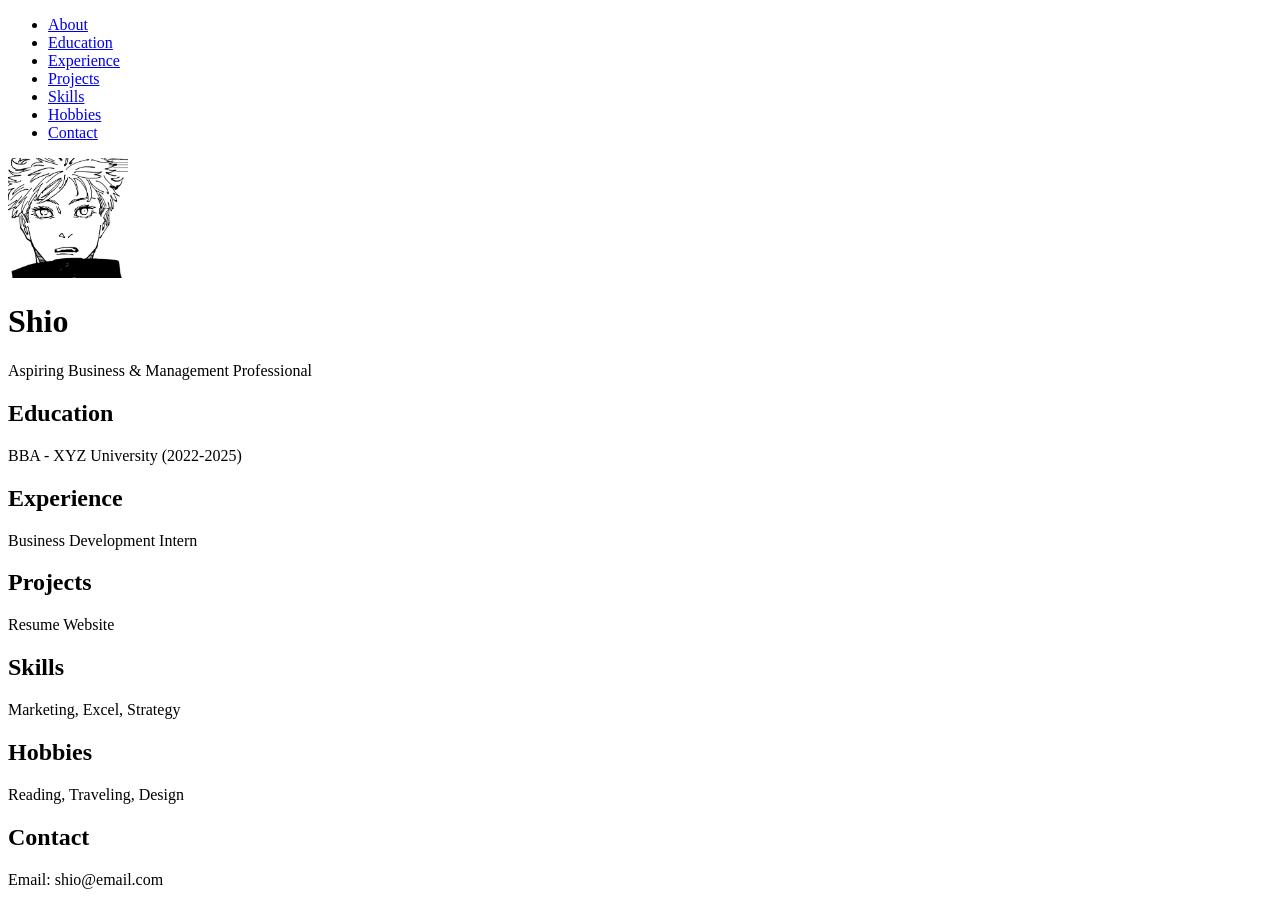
==== index.html @ ffa3467a "Add files via upload" ====
<!DOCTYPE html>
<html lang="en">
<head>
  <meta charset="UTF-8" />
  <meta name="viewport" content="width=device-width, initial-scale=1.0"/>
  <title>Shio | Resume</title>
</head>
<body>

<nav>
  <ul>
    <li><a href="#about">About</a></li>
    <li><a href="#education">Education</a></li>
    <li><a href="#experience">Experience</a></li>
    <li><a href="#projects">Projects</a></li>
    <li><a href="#skills">Skills</a></li>
    <li><a href="#hobbies">Hobbies</a></li>
    <li><a href="#contact">Contact</a></li>
  </ul>
</nav>

<header id="about">
  <img src="IMG_9618.jpeg" alt="Photo of Shio" width="120" height="120" />
  <h1>Shio</h1>
  <p>Aspiring Business & Management Professional</p>
</header>

<section id="education">
  <h2>Education</h2>
  <p>BBA - XYZ University (2022-2025)</p>
</section>

<section id="experience">
  <h2>Experience</h2>
  <p>Business Development Intern</p>
</section>

<section id="projects">
  <h2>Projects</h2>
  <p>Resume Website</p>
</section>

<section id="skills">
  <h2>Skills</h2>
  <p>Marketing, Excel, Strategy</p>
</section>

<section id="hobbies">
  <h2>Hobbies</h2>
  <p>Reading, Traveling, Design</p>
</section>

<footer id="contact">
  <h2>Contact</h2>
  <p>Email: shio@email.com</p>
</footer>

</body>
</html>
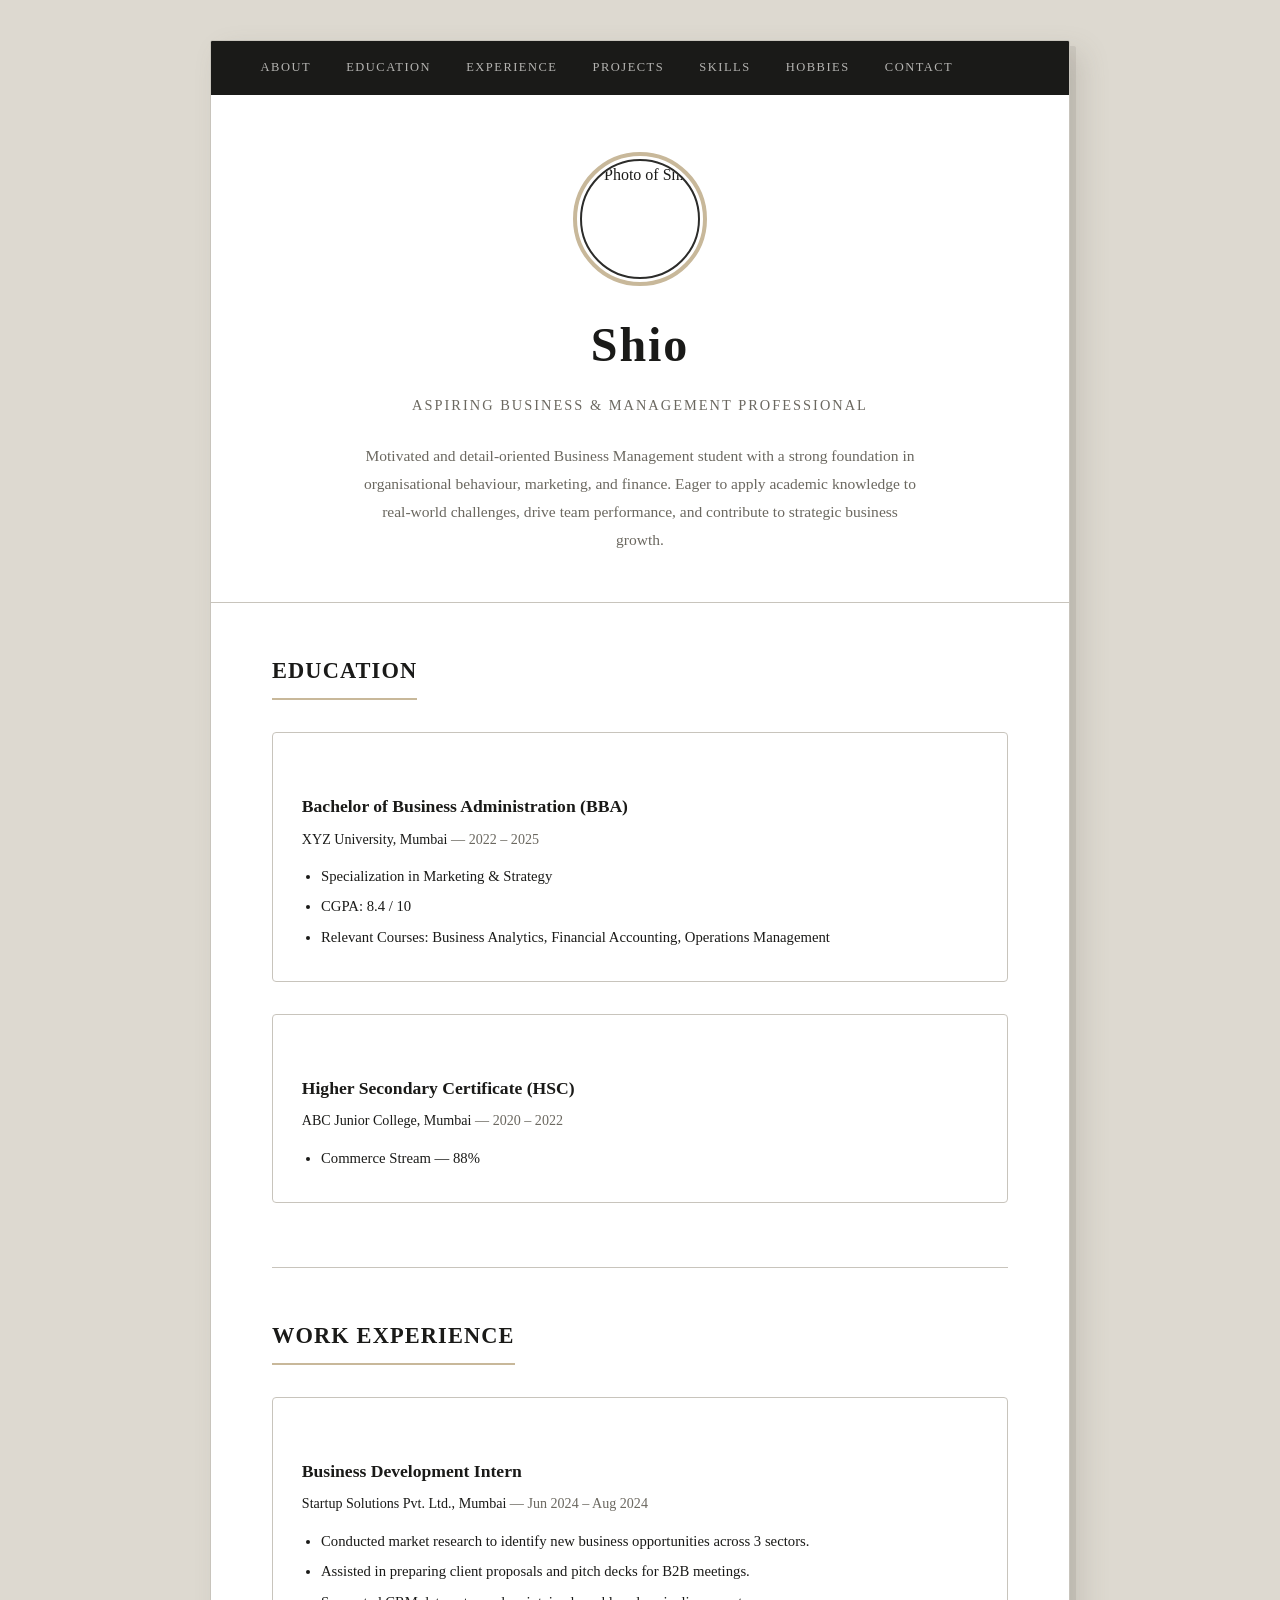
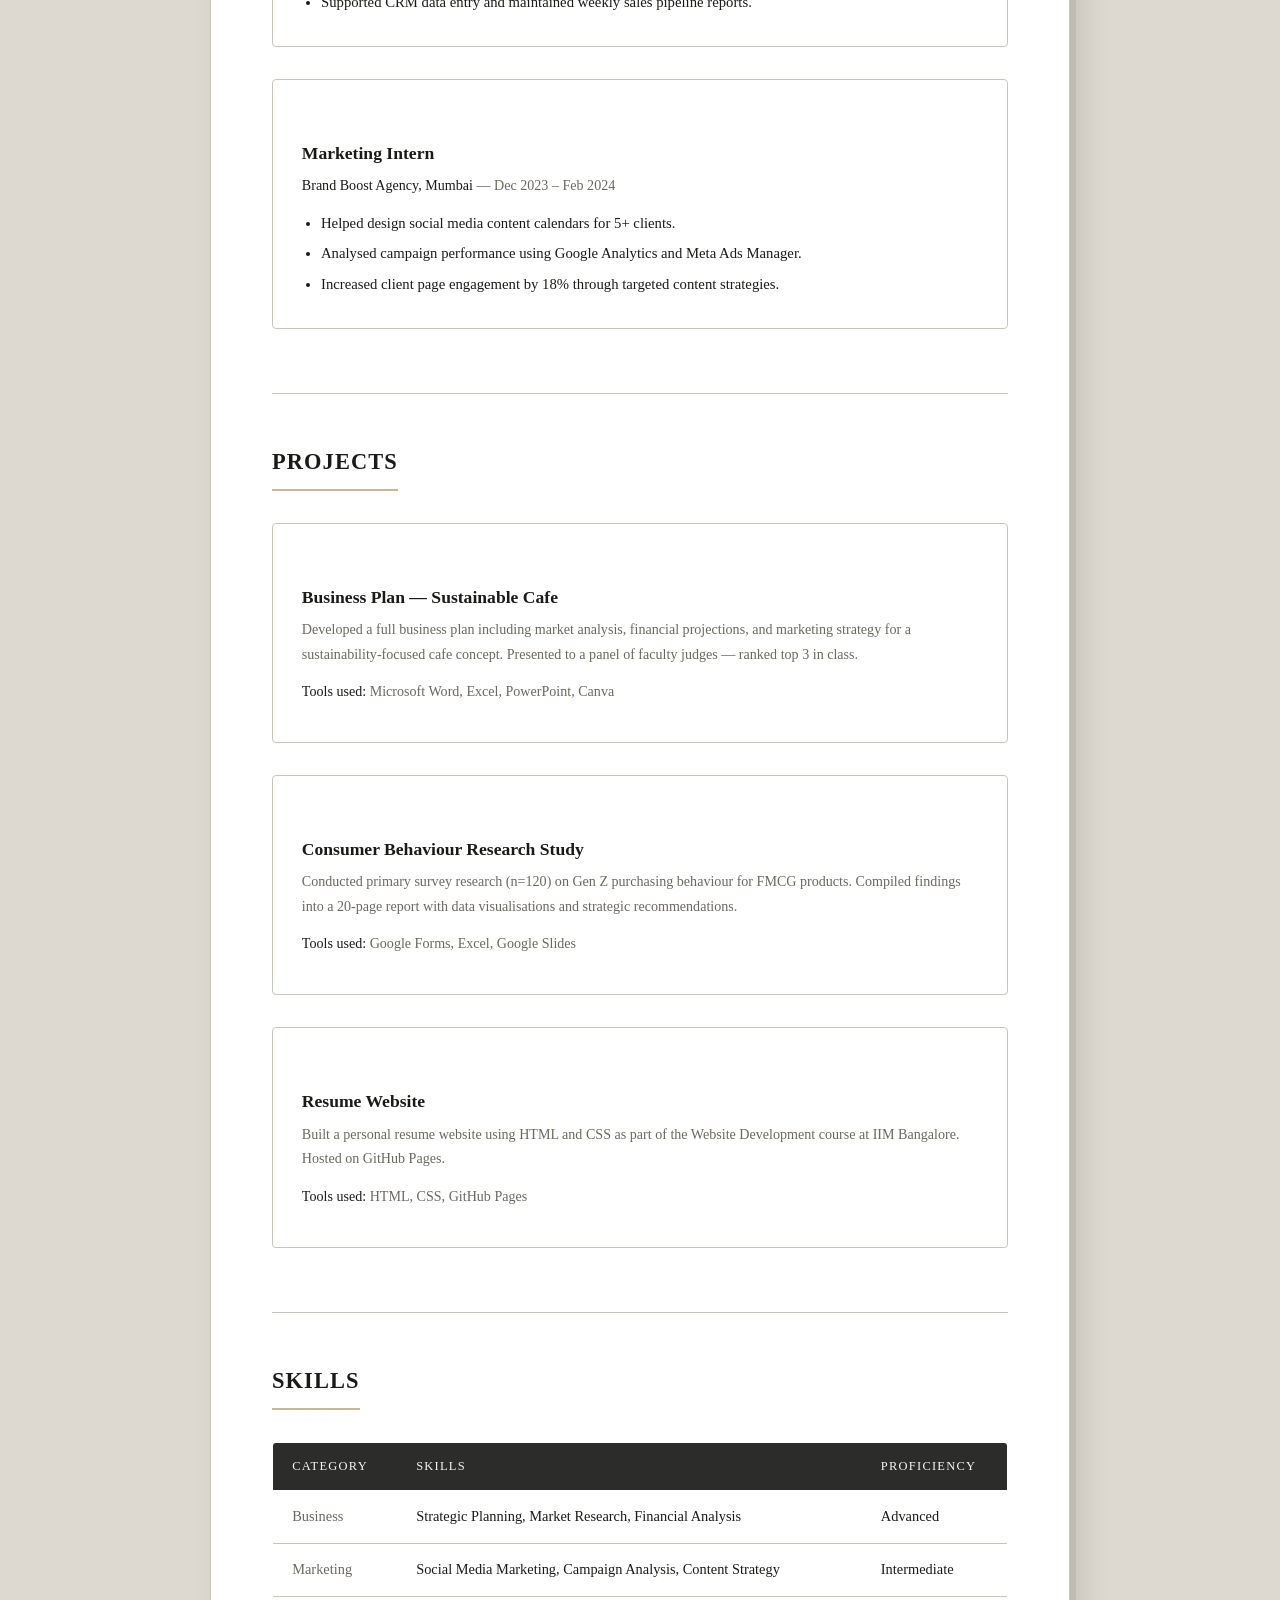
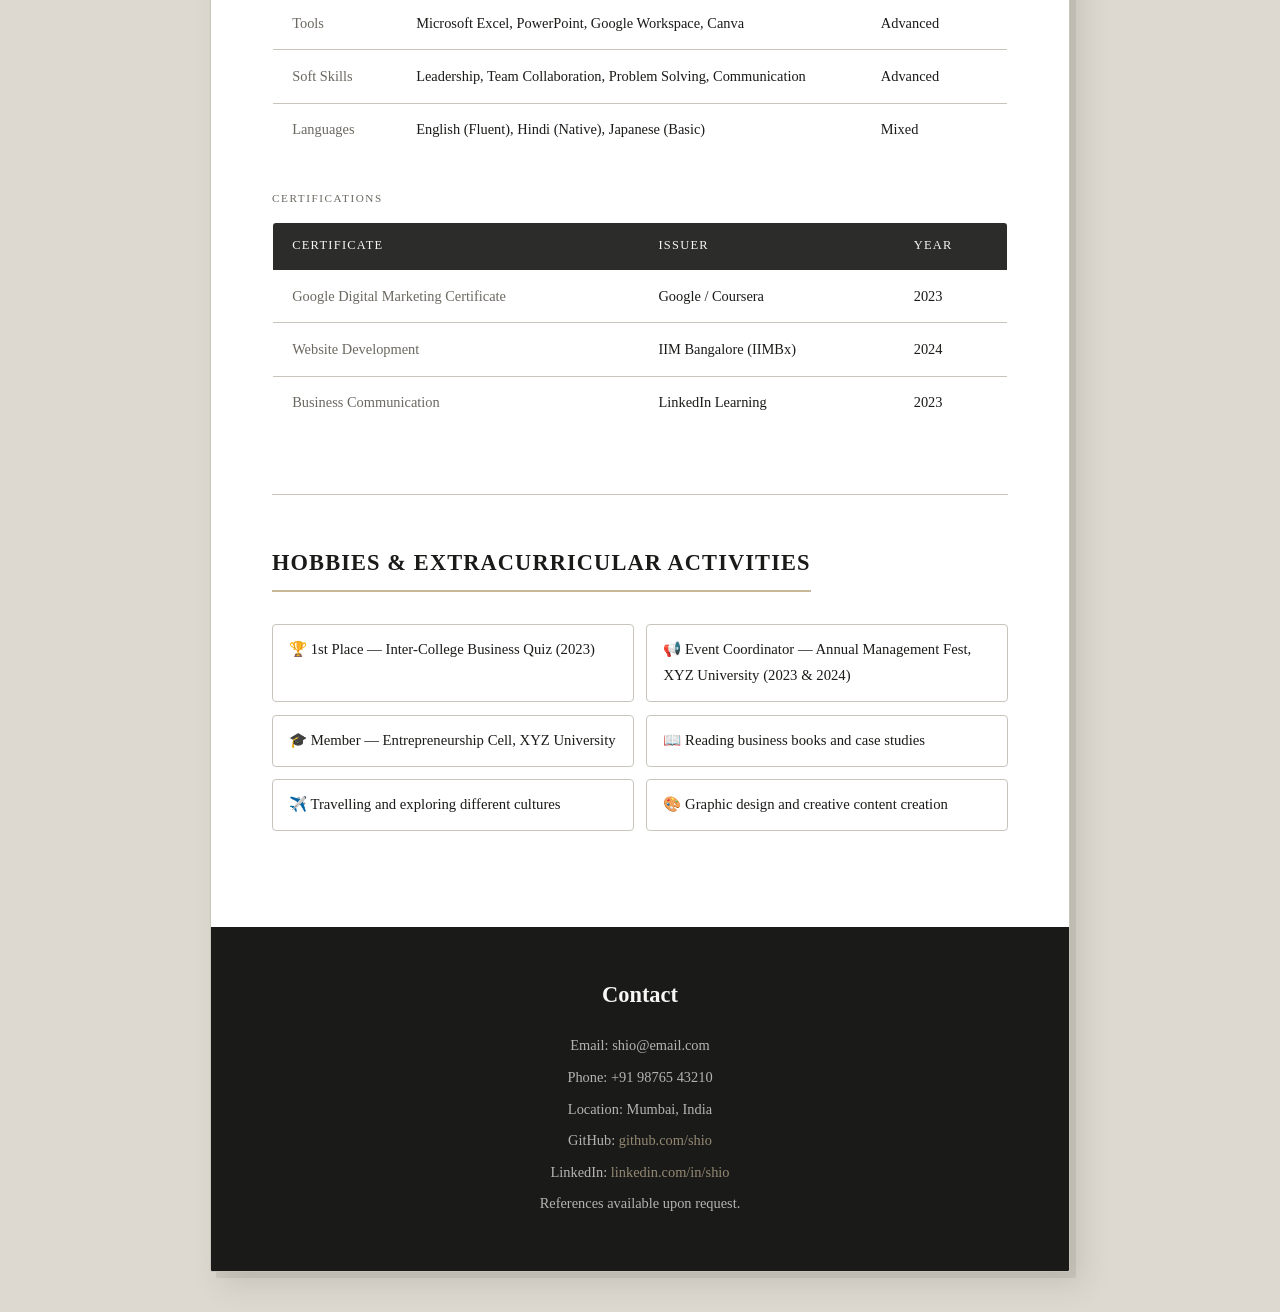
==== commit 572d6c03: "Add files via upload" ====
--- a/index.html
+++ b/index.html
@@ -4,56 +4,211 @@
   <meta charset="UTF-8" />
   <meta name="viewport" content="width=device-width, initial-scale=1.0"/>
   <title>Shio | Resume</title>
+  <link rel="stylesheet" href="style.css" />
 </head>
+
 <body>
 
-<nav>
-  <ul>
-    <li><a href="#about">About</a></li>
-    <li><a href="#education">Education</a></li>
-    <li><a href="#experience">Experience</a></li>
-    <li><a href="#projects">Projects</a></li>
-    <li><a href="#skills">Skills</a></li>
-    <li><a href="#hobbies">Hobbies</a></li>
-    <li><a href="#contact">Contact</a></li>
-  </ul>
-</nav>
-
-<header id="about">
-  <img src="IMG_9618.jpeg" alt="Photo of Shio" width="120" height="120" />
-  <h1>Shio</h1>
-  <p>Aspiring Business & Management Professional</p>
-</header>
-
-<section id="education">
-  <h2>Education</h2>
-  <p>BBA - XYZ University (2022-2025)</p>
-</section>
-
-<section id="experience">
-  <h2>Experience</h2>
-  <p>Business Development Intern</p>
-</section>
-
-<section id="projects">
-  <h2>Projects</h2>
-  <p>Resume Website</p>
-</section>
-
-<section id="skills">
-  <h2>Skills</h2>
-  <p>Marketing, Excel, Strategy</p>
-</section>
-
-<section id="hobbies">
-  <h2>Hobbies</h2>
-  <p>Reading, Traveling, Design</p>
-</section>
-
-<footer id="contact">
-  <h2>Contact</h2>
-  <p>Email: shio@email.com</p>
-</footer>
+  <div id="paper">
+
+    <nav>
+      <ul>
+        <li><a href="#about">About</a></li>
+        <li><a href="#education">Education</a></li>
+        <li><a href="#experience">Experience</a></li>
+        <li><a href="#projects">Projects</a></li>
+        <li><a href="#skills">Skills</a></li>
+        <li><a href="#hobbies">Hobbies</a></li>
+        <li><a href="#contact">Contact</a></li>
+      </ul>
+    </nav>
+
+    <header id="about">
+      <img src="photo.jpg" alt="Photo of Shio" />
+      <h1>Shio</h1>
+      <p class="tagline">Aspiring Business & Management Professional</p>
+      <p class="summary">
+        Motivated and detail-oriented Business Management student with a strong foundation in
+        organisational behaviour, marketing, and finance. Eager to apply academic knowledge to
+        real-world challenges, drive team performance, and contribute to strategic business growth.
+      </p>
+    </header>
+
+    <main>
+
+      <section id="education">
+        <h2>Education</h2>
+
+        <article>
+          <h3>Bachelor of Business Administration (BBA)</h3>
+          <p><strong>XYZ University, Mumbai</strong> — 2022 – 2025</p>
+          <ul>
+            <li>Specialization in Marketing & Strategy</li>
+            <li>CGPA: 8.4 / 10</li>
+            <li>Relevant Courses: Business Analytics, Financial Accounting, Operations Management</li>
+          </ul>
+        </article>
+
+        <article>
+          <h3>Higher Secondary Certificate (HSC)</h3>
+          <p><strong>ABC Junior College, Mumbai</strong> — 2020 – 2022</p>
+          <ul>
+            <li>Commerce Stream — 88%</li>
+          </ul>
+        </article>
+      </section>
+
+      <section id="experience">
+        <h2>Work Experience</h2>
+
+        <article>
+          <h3>Business Development Intern</h3>
+          <p><strong>Startup Solutions Pvt. Ltd., Mumbai</strong> — Jun 2024 – Aug 2024</p>
+          <ul>
+            <li>Conducted market research to identify new business opportunities across 3 sectors.</li>
+            <li>Assisted in preparing client proposals and pitch decks for B2B meetings.</li>
+            <li>Supported CRM data entry and maintained weekly sales pipeline reports.</li>
+          </ul>
+        </article>
+
+        <article>
+          <h3>Marketing Intern</h3>
+          <p><strong>Brand Boost Agency, Mumbai</strong> — Dec 2023 – Feb 2024</p>
+          <ul>
+            <li>Helped design social media content calendars for 5+ clients.</li>
+            <li>Analysed campaign performance using Google Analytics and Meta Ads Manager.</li>
+            <li>Increased client page engagement by 18% through targeted content strategies.</li>
+          </ul>
+        </article>
+      </section>
+
+      <section id="projects">
+        <h2>Projects</h2>
+
+        <article>
+          <h3>Business Plan — Sustainable Cafe</h3>
+          <p>
+            Developed a full business plan including market analysis, financial projections, and
+            marketing strategy for a sustainability-focused cafe concept.
+            Presented to a panel of faculty judges — ranked top 3 in class.
+          </p>
+          <p><strong>Tools used:</strong> Microsoft Word, Excel, PowerPoint, Canva</p>
+        </article>
+
+        <article>
+          <h3>Consumer Behaviour Research Study</h3>
+          <p>
+            Conducted primary survey research (n=120) on Gen Z purchasing behaviour for FMCG
+            products. Compiled findings into a 20-page report with data visualisations and
+            strategic recommendations.
+          </p>
+          <p><strong>Tools used:</strong> Google Forms, Excel, Google Slides</p>
+        </article>
+
+        <article>
+          <h3>Resume Website</h3>
+          <p>
+            Built a personal resume website using HTML and CSS as part of the Website Development
+            course at IIM Bangalore. Hosted on GitHub Pages.
+          </p>
+          <p><strong>Tools used:</strong> HTML, CSS, GitHub Pages</p>
+        </article>
+      </section>
+
+      <section id="skills">
+        <h2>Skills</h2>
+
+        <table>
+          <thead>
+            <tr>
+              <th>Category</th>
+              <th>Skills</th>
+              <th>Proficiency</th>
+            </tr>
+          </thead>
+          <tbody>
+            <tr>
+              <td>Business</td>
+              <td>Strategic Planning, Market Research, Financial Analysis</td>
+              <td>Advanced</td>
+            </tr>
+            <tr>
+              <td>Marketing</td>
+              <td>Social Media Marketing, Campaign Analysis, Content Strategy</td>
+              <td>Intermediate</td>
+            </tr>
+            <tr>
+              <td>Tools</td>
+              <td>Microsoft Excel, PowerPoint, Google Workspace, Canva</td>
+              <td>Advanced</td>
+            </tr>
+            <tr>
+              <td>Soft Skills</td>
+              <td>Leadership, Team Collaboration, Problem Solving, Communication</td>
+              <td>Advanced</td>
+            </tr>
+            <tr>
+              <td>Languages</td>
+              <td>English (Fluent), Hindi (Native), Japanese (Basic)</td>
+              <td>Mixed</td>
+            </tr>
+          </tbody>
+        </table>
+
+        <h3>Certifications</h3>
+        <table>
+          <thead>
+            <tr>
+              <th>Certificate</th>
+              <th>Issuer</th>
+              <th>Year</th>
+            </tr>
+          </thead>
+          <tbody>
+            <tr>
+              <td>Google Digital Marketing Certificate</td>
+              <td>Google / Coursera</td>
+              <td>2023</td>
+            </tr>
+            <tr>
+              <td>Website Development</td>
+              <td>IIM Bangalore (IIMBx)</td>
+              <td>2024</td>
+            </tr>
+            <tr>
+              <td>Business Communication</td>
+              <td>LinkedIn Learning</td>
+              <td>2023</td>
+            </tr>
+          </tbody>
+        </table>
+      </section>
+
+      <section id="hobbies">
+        <h2>Hobbies & Extracurricular Activities</h2>
+        <ul>
+          <li>🏆 1st Place — Inter-College Business Quiz (2023)</li>
+          <li>📢 Event Coordinator — Annual Management Fest, XYZ University (2023 & 2024)</li>
+          <li>🎓 Member — Entrepreneurship Cell, XYZ University</li>
+          <li>📖 Reading business books and case studies</li>
+          <li>✈️ Travelling and exploring different cultures</li>
+          <li>🎨 Graphic design and creative content creation</li>
+        </ul>
+      </section>
+
+    </main>
+
+    <footer id="contact">
+      <h2>Contact</h2>
+      <p>Email: shio@email.com</p>
+      <p>Phone: +91 98765 43210</p>
+      <p>Location: Mumbai, India</p>
+      <p>GitHub: <a href="https://github.com/shio" target="_blank">github.com/shio</a></p>
+      <p>LinkedIn: <a href="https://linkedin.com/in/shio" target="_blank">linkedin.com/in/shio</a></p>
+      <p>References available upon request.</p>
+    </footer>
+
+  </div>
 
 </body>
 </html>
--- a/style.css
+++ b/style.css
@@ -0,0 +1,363 @@
+/* =============================================
+   SHIO — RESUME WEBSITE
+   Theme: Light & Minimal — Paper Card
+   Font: Times New Roman
+   ============================================= */
+
+/* ── CSS VARIABLES ── */
+:root {
+  --bg:          #ddd9d0;
+  --surface:     #ffffff;
+  --border:      #c8c4bc;
+  --text:        #1a1a18;
+  --text-muted:  #6b6860;
+  --accent:      #2c2c2a;
+  --accent-line: #c8b89a;
+  --nav-bg:      #1a1a18;
+  --nav-text:    #f7f6f3;
+  --tag-bg:      #f5f3ef;
+  --shadow:      rgba(100, 95, 85, 0.18);
+}
+
+/* ── RESET & BASE ── */
+*, *::before, *::after {
+  box-sizing: border-box;
+  margin: 0;
+  padding: 0;
+}
+
+html {
+  scroll-behavior: smooth;
+}
+
+body {
+  font-family: 'Times New Roman', Times, serif;
+  font-weight: 400;
+  background-color: var(--bg);
+  color: var(--text);
+  font-size: 16px;
+  line-height: 1.75;
+}
+
+/* ── PAPER CARD WRAPPER ── */
+#paper {
+  background-color: var(--surface);
+  max-width: 860px;
+  margin: 2.5rem auto;
+  border: 1px solid var(--border);
+  border-radius: 2px;
+  box-shadow:
+    6px 6px 0px rgba(100, 95, 85, 0.12),
+    12px 12px 28px var(--shadow);
+  overflow: hidden;
+}
+
+/* ── NAVIGATION ── */
+nav {
+  position: sticky;
+  top: 0;
+  z-index: 100;
+  background-color: var(--nav-bg);
+  padding: 0 2rem;
+}
+
+nav ul {
+  list-style: none;
+  display: flex;
+  flex-wrap: wrap;
+  gap: 0;
+  max-width: 900px;
+  margin: 0 auto;
+}
+
+nav ul li a {
+  display: block;
+  padding: 1rem 1.1rem;
+  color: var(--nav-text);
+  text-decoration: none;
+  font-size: 0.78rem;
+  font-weight: 400;
+  letter-spacing: 0.12em;
+  text-transform: uppercase;
+  opacity: 0.7;
+  transition: opacity 0.2s ease;
+}
+
+nav ul li a:hover {
+  opacity: 1;
+}
+
+/* ── HEADER ── */
+header {
+  background-color: var(--surface);
+  border-bottom: 1px solid var(--border);
+  padding: 4rem 2rem 3rem;
+  text-align: center;
+}
+
+header img {
+  width: 120px;
+  height: 120px;
+  border-radius: 50%;
+  object-fit: cover;
+  border: 2px solid var(--accent);
+  outline: 4px solid var(--accent-line);
+  outline-offset: 3px;
+  margin-bottom: 1.5rem;
+  display: block;
+  margin-left: auto;
+  margin-right: auto;
+}
+
+header h1 {
+  font-family: 'Times New Roman', Times, serif;
+  font-size: 3rem;
+  font-weight: 700;
+  letter-spacing: 0.04em;
+  color: var(--text);
+  margin-bottom: 0.4rem;
+}
+
+header .tagline {
+  font-size: 0.9rem;
+  letter-spacing: 0.14em;
+  text-transform: uppercase;
+  color: var(--text-muted);
+  margin-bottom: 1.5rem;
+}
+
+header .summary {
+  max-width: 560px;
+  margin: 0 auto;
+  font-size: 0.97rem;
+  color: var(--text-muted);
+  line-height: 1.8;
+}
+
+/* ── MAIN LAYOUT ── */
+main {
+  max-width: 800px;
+  margin: 0 auto;
+  padding: 0 2rem 4rem;
+}
+
+/* ── SECTIONS ── */
+section {
+  padding: 3rem 0 2rem;
+  border-bottom: 1px solid var(--border);
+}
+
+section:last-of-type {
+  border-bottom: none;
+}
+
+section h2 {
+  font-family: 'Times New Roman', Times, serif;
+  font-size: 1.4rem;
+  font-weight: 700;
+  color: var(--text);
+  margin-bottom: 2rem;
+  padding-bottom: 0.5rem;
+  border-bottom: 2px solid var(--accent-line);
+  display: inline-block;
+  letter-spacing: 0.05em;
+  text-transform: uppercase;
+}
+
+section h3 {
+  font-size: 0.7rem;
+  font-weight: 500;
+  letter-spacing: 0.14em;
+  text-transform: uppercase;
+  color: var(--text-muted);
+  margin: 2rem 0 0.8rem;
+}
+
+/* ── ARTICLES (experience, education, projects) ── */
+article {
+  margin-bottom: 2rem;
+  padding: 1.6rem 1.8rem;
+  background-color: var(--surface);
+  border: 1px solid var(--border);
+  border-radius: 4px;
+  transition: border-color 0.2s ease;
+}
+
+article:hover {
+  border-color: var(--accent-line);
+}
+
+article h3 {
+  font-family: 'Times New Roman', Times, serif;
+  font-size: 1.1rem;
+  font-weight: 700;
+  color: var(--text);
+  letter-spacing: 0;
+  text-transform: none;
+  margin-bottom: 0.3rem;
+}
+
+article p {
+  font-size: 0.88rem;
+  color: var(--text-muted);
+  margin-bottom: 0.8rem;
+}
+
+article p strong {
+  color: var(--text);
+  font-weight: 500;
+}
+
+article ul {
+  padding-left: 1.2rem;
+}
+
+article ul li {
+  font-size: 0.92rem;
+  color: var(--text);
+  margin-bottom: 0.3rem;
+}
+
+/* ── TABLES ── */
+table {
+  width: 100%;
+  border-collapse: collapse;
+  margin-bottom: 2rem;
+  font-size: 0.9rem;
+  background-color: var(--surface);
+  border: 1px solid var(--border);
+  border-radius: 4px;
+  overflow: hidden;
+}
+
+thead tr {
+  background-color: var(--accent);
+  color: var(--nav-text);
+}
+
+thead th {
+  padding: 0.8rem 1.2rem;
+  text-align: left;
+  font-weight: 500;
+  font-size: 0.78rem;
+  letter-spacing: 0.1em;
+  text-transform: uppercase;
+}
+
+tbody tr {
+  border-bottom: 1px solid var(--border);
+  transition: background-color 0.15s ease;
+}
+
+tbody tr:last-child {
+  border-bottom: none;
+}
+
+tbody tr:hover {
+  background-color: var(--tag-bg);
+}
+
+tbody td {
+  padding: 0.85rem 1.2rem;
+  color: var(--text);
+  vertical-align: top;
+}
+
+tbody td:first-child {
+  font-weight: 500;
+  color: var(--text-muted);
+  white-space: nowrap;
+}
+
+/* ── HOBBIES LIST ── */
+#hobbies ul {
+  list-style: none;
+  padding: 0;
+  display: grid;
+  grid-template-columns: repeat(auto-fill, minmax(260px, 1fr));
+  gap: 0.8rem;
+}
+
+#hobbies ul li {
+  background-color: var(--surface);
+  border: 1px solid var(--border);
+  border-radius: 4px;
+  padding: 0.75rem 1rem;
+  font-size: 0.92rem;
+  transition: border-color 0.2s ease;
+}
+
+#hobbies ul li:hover {
+  border-color: var(--accent-line);
+}
+
+/* ── FOOTER ── */
+footer {
+  background-color: var(--nav-bg);
+  color: var(--nav-text);
+  text-align: center;
+  padding: 3rem 2rem;
+}
+
+footer h2 {
+  font-family: 'Times New Roman', Times, serif;
+  font-size: 1.4rem;
+  font-weight: 700;
+  margin-bottom: 1.2rem;
+  color: var(--nav-text);
+}
+
+footer p {
+  font-size: 0.9rem;
+  opacity: 0.7;
+  margin-bottom: 0.4rem;
+}
+
+footer a {
+  color: var(--accent-line);
+  text-decoration: none;
+}
+
+footer a:hover {
+  text-decoration: underline;
+}
+
+/* ── FADE-IN ANIMATION ── */
+@keyframes fadeUp {
+  from {
+    opacity: 0;
+    transform: translateY(16px);
+  }
+  to {
+    opacity: 1;
+    transform: translateY(0);
+  }
+}
+
+header {
+  animation: fadeUp 0.6s ease both;
+}
+
+section {
+  animation: fadeUp 0.5s ease both;
+}
+
+/* ── RESPONSIVE ── */
+@media (max-width: 600px) {
+  header h1 {
+    font-size: 2.2rem;
+  }
+
+  nav ul li a {
+    padding: 0.8rem 0.7rem;
+    font-size: 0.72rem;
+  }
+
+  article {
+    padding: 1.2rem;
+  }
+
+  #hobbies ul {
+    grid-template-columns: 1fr;
+  }
+}
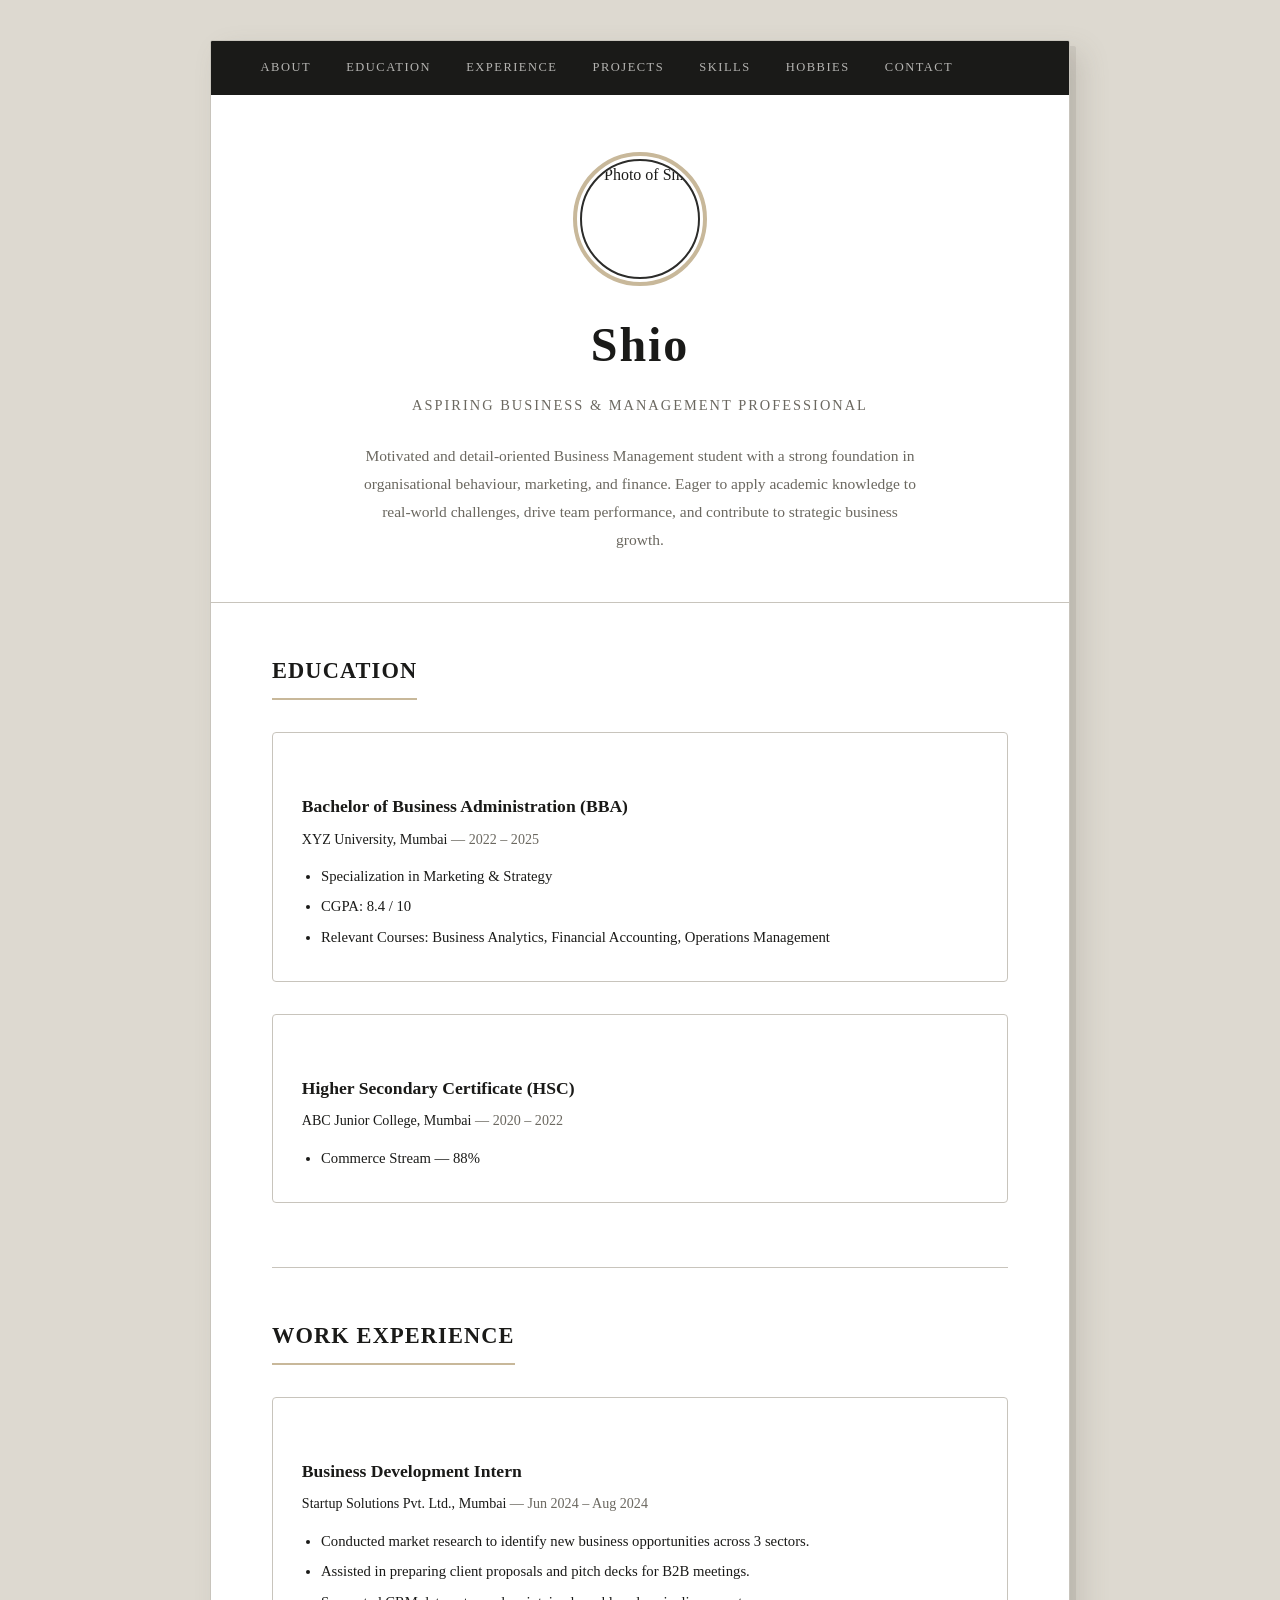
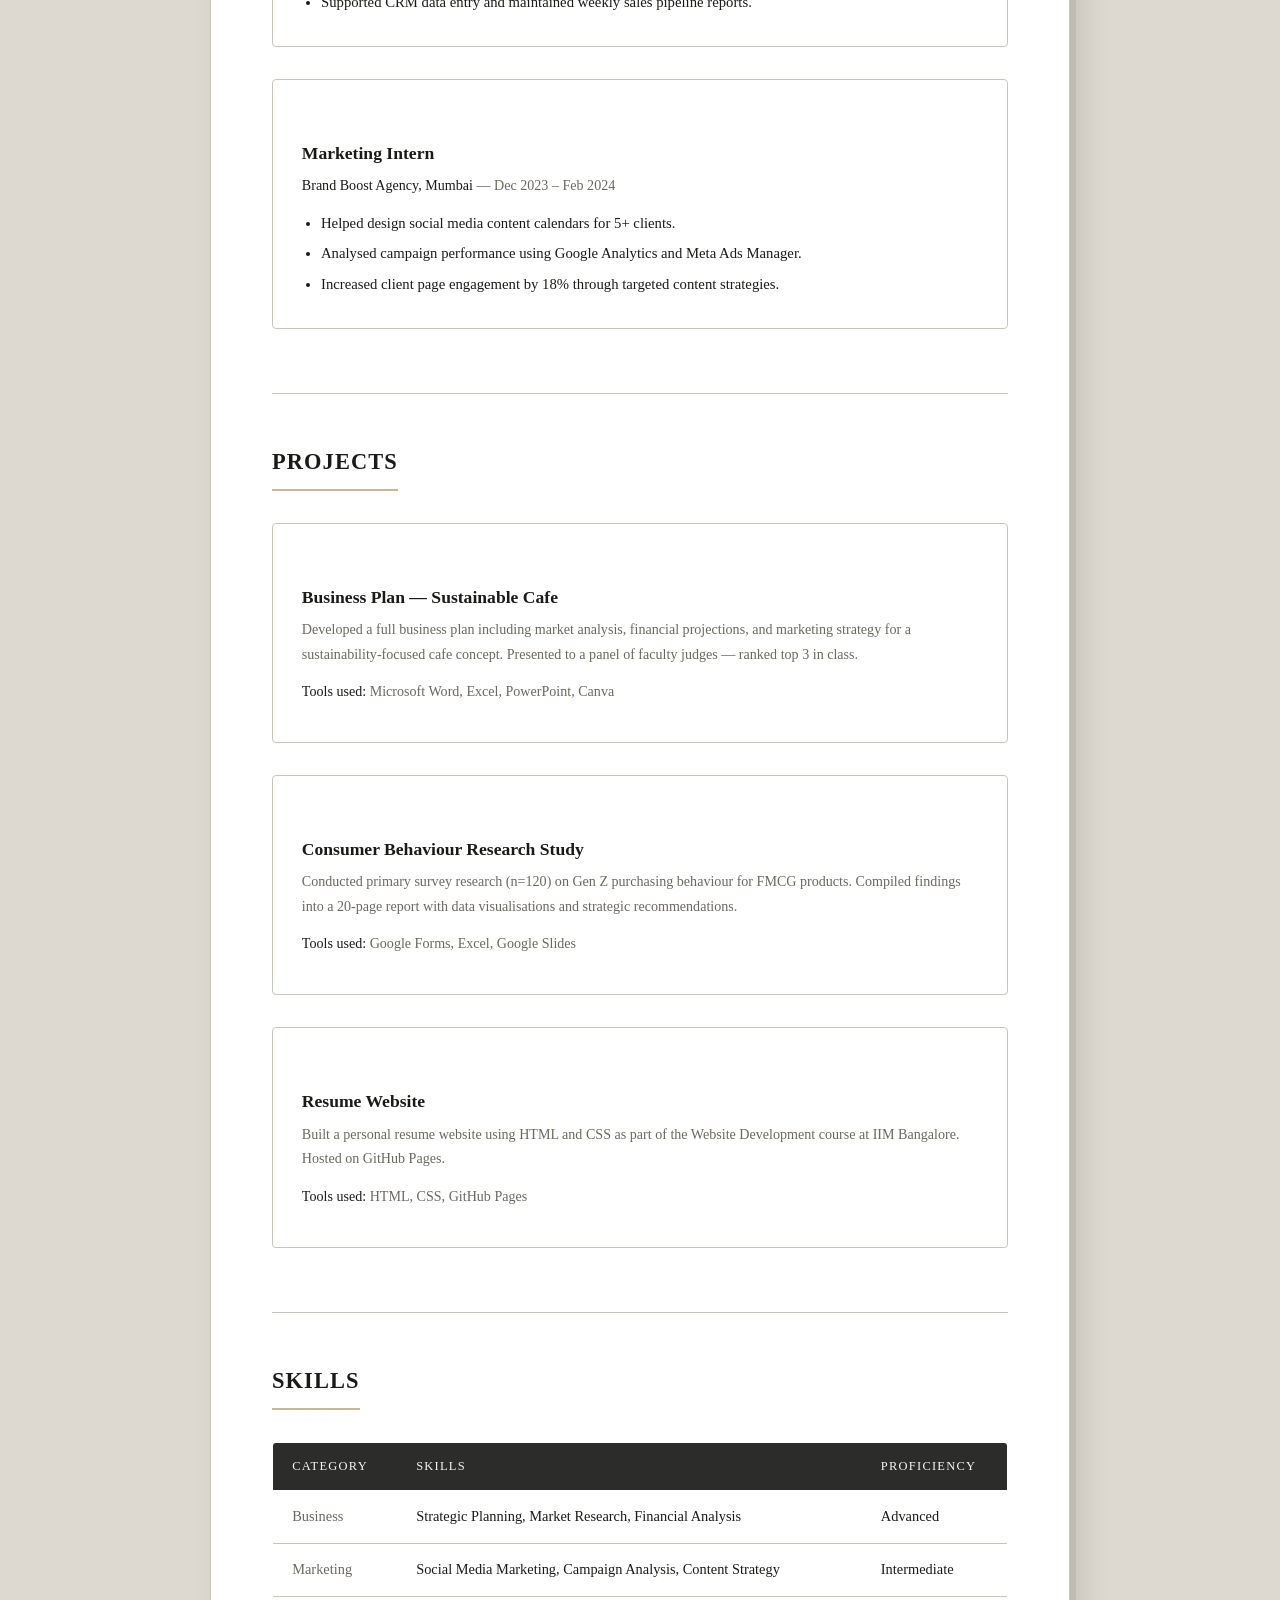
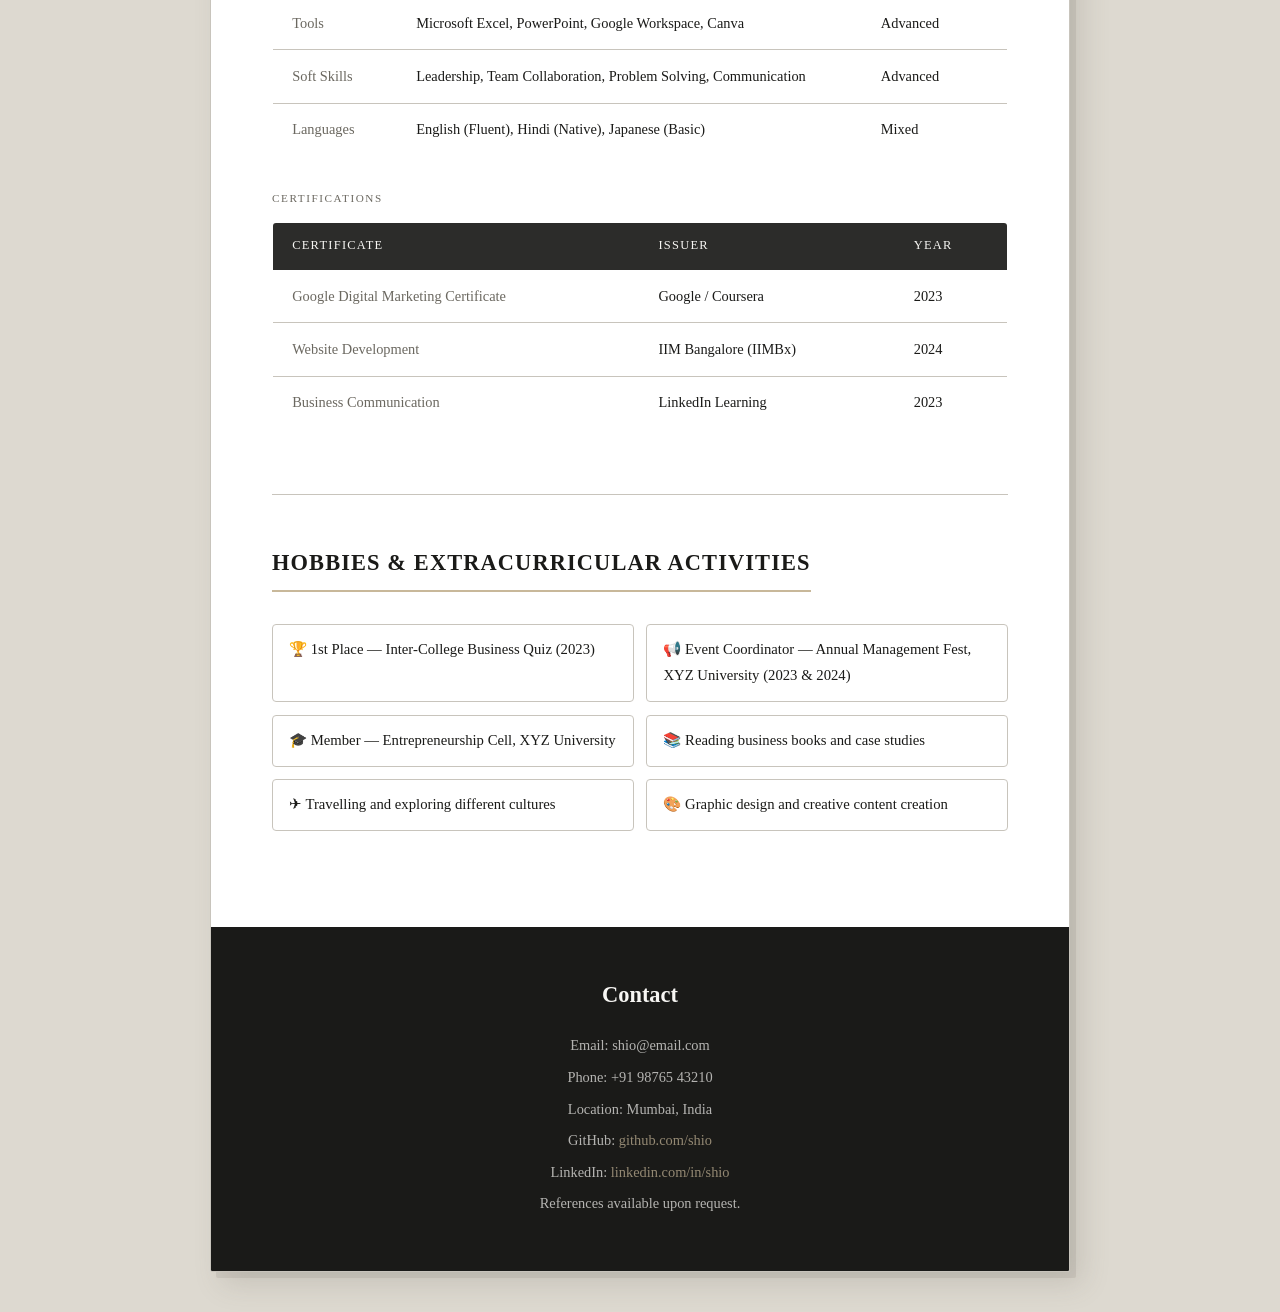
==== commit bc8fd83e: "Add files via upload" ====
--- a/index.html
+++ b/index.html
@@ -11,6 +11,7 @@
 
   <div id="paper">
 
+    <!-- NAVIGATION BAR -->
     <nav>
       <ul>
         <li><a href="#about">About</a></li>
@@ -23,10 +24,11 @@
       </ul>
     </nav>
 
+    <!-- HEADER -->
     <header id="about">
-      <img src="photo.jpg" alt="Photo of Shio" />
+      <img src="IMG_9618.jpg" alt="Photo of Shio" />
       <h1>Shio</h1>
-      <p class="tagline">Aspiring Business & Management Professional</p>
+      <p class="tagline">Aspiring Business &amp; Management Professional</p>
       <p class="summary">
         Motivated and detail-oriented Business Management student with a strong foundation in
         organisational behaviour, marketing, and finance. Eager to apply academic knowledge to
@@ -36,14 +38,15 @@
 
     <main>
 
+      <!-- EDUCATION -->
       <section id="education">
         <h2>Education</h2>
 
         <article>
           <h3>Bachelor of Business Administration (BBA)</h3>
-          <p><strong>XYZ University, Mumbai</strong> — 2022 – 2025</p>
-          <ul>
-            <li>Specialization in Marketing & Strategy</li>
+          <p><strong>XYZ University, Mumbai</strong> &mdash; 2022 &ndash; 2025</p>
+          <ul>
+            <li>Specialization in Marketing &amp; Strategy</li>
             <li>CGPA: 8.4 / 10</li>
             <li>Relevant Courses: Business Analytics, Financial Accounting, Operations Management</li>
           </ul>
@@ -51,19 +54,20 @@
 
         <article>
           <h3>Higher Secondary Certificate (HSC)</h3>
-          <p><strong>ABC Junior College, Mumbai</strong> — 2020 – 2022</p>
-          <ul>
-            <li>Commerce Stream — 88%</li>
-          </ul>
-        </article>
-      </section>
-
+          <p><strong>ABC Junior College, Mumbai</strong> &mdash; 2020 &ndash; 2022</p>
+          <ul>
+            <li>Commerce Stream &mdash; 88%</li>
+          </ul>
+        </article>
+      </section>
+
+      <!-- WORK EXPERIENCE -->
       <section id="experience">
         <h2>Work Experience</h2>
 
         <article>
           <h3>Business Development Intern</h3>
-          <p><strong>Startup Solutions Pvt. Ltd., Mumbai</strong> — Jun 2024 – Aug 2024</p>
+          <p><strong>Startup Solutions Pvt. Ltd., Mumbai</strong> &mdash; Jun 2024 &ndash; Aug 2024</p>
           <ul>
             <li>Conducted market research to identify new business opportunities across 3 sectors.</li>
             <li>Assisted in preparing client proposals and pitch decks for B2B meetings.</li>
@@ -73,7 +77,7 @@
 
         <article>
           <h3>Marketing Intern</h3>
-          <p><strong>Brand Boost Agency, Mumbai</strong> — Dec 2023 – Feb 2024</p>
+          <p><strong>Brand Boost Agency, Mumbai</strong> &mdash; Dec 2023 &ndash; Feb 2024</p>
           <ul>
             <li>Helped design social media content calendars for 5+ clients.</li>
             <li>Analysed campaign performance using Google Analytics and Meta Ads Manager.</li>
@@ -82,15 +86,16 @@
         </article>
       </section>
 
+      <!-- PROJECTS -->
       <section id="projects">
         <h2>Projects</h2>
 
         <article>
-          <h3>Business Plan — Sustainable Cafe</h3>
+          <h3>Business Plan &mdash; Sustainable Cafe</h3>
           <p>
             Developed a full business plan including market analysis, financial projections, and
             marketing strategy for a sustainability-focused cafe concept.
-            Presented to a panel of faculty judges — ranked top 3 in class.
+            Presented to a panel of faculty judges &mdash; ranked top 3 in class.
           </p>
           <p><strong>Tools used:</strong> Microsoft Word, Excel, PowerPoint, Canva</p>
         </article>
@@ -115,6 +120,7 @@
         </article>
       </section>
 
+      <!-- SKILLS -->
       <section id="skills">
         <h2>Skills</h2>
 
@@ -184,20 +190,22 @@
         </table>
       </section>
 
+      <!-- HOBBIES -->
       <section id="hobbies">
-        <h2>Hobbies & Extracurricular Activities</h2>
+        <h2>Hobbies &amp; Extracurricular Activities</h2>
         <ul>
-          <li>🏆 1st Place — Inter-College Business Quiz (2023)</li>
-          <li>📢 Event Coordinator — Annual Management Fest, XYZ University (2023 & 2024)</li>
-          <li>🎓 Member — Entrepreneurship Cell, XYZ University</li>
-          <li>📖 Reading business books and case studies</li>
-          <li>✈️ Travelling and exploring different cultures</li>
-          <li>🎨 Graphic design and creative content creation</li>
+          <li>&#127942; 1st Place &mdash; Inter-College Business Quiz (2023)</li>
+          <li>&#128226; Event Coordinator &mdash; Annual Management Fest, XYZ University (2023 &amp; 2024)</li>
+          <li>&#127891; Member &mdash; Entrepreneurship Cell, XYZ University</li>
+          <li>&#128218; Reading business books and case studies</li>
+          <li>&#9992; Travelling and exploring different cultures</li>
+          <li>&#127912; Graphic design and creative content creation</li>
         </ul>
       </section>
 
     </main>
 
+    <!-- FOOTER -->
     <footer id="contact">
       <h2>Contact</h2>
       <p>Email: shio@email.com</p>
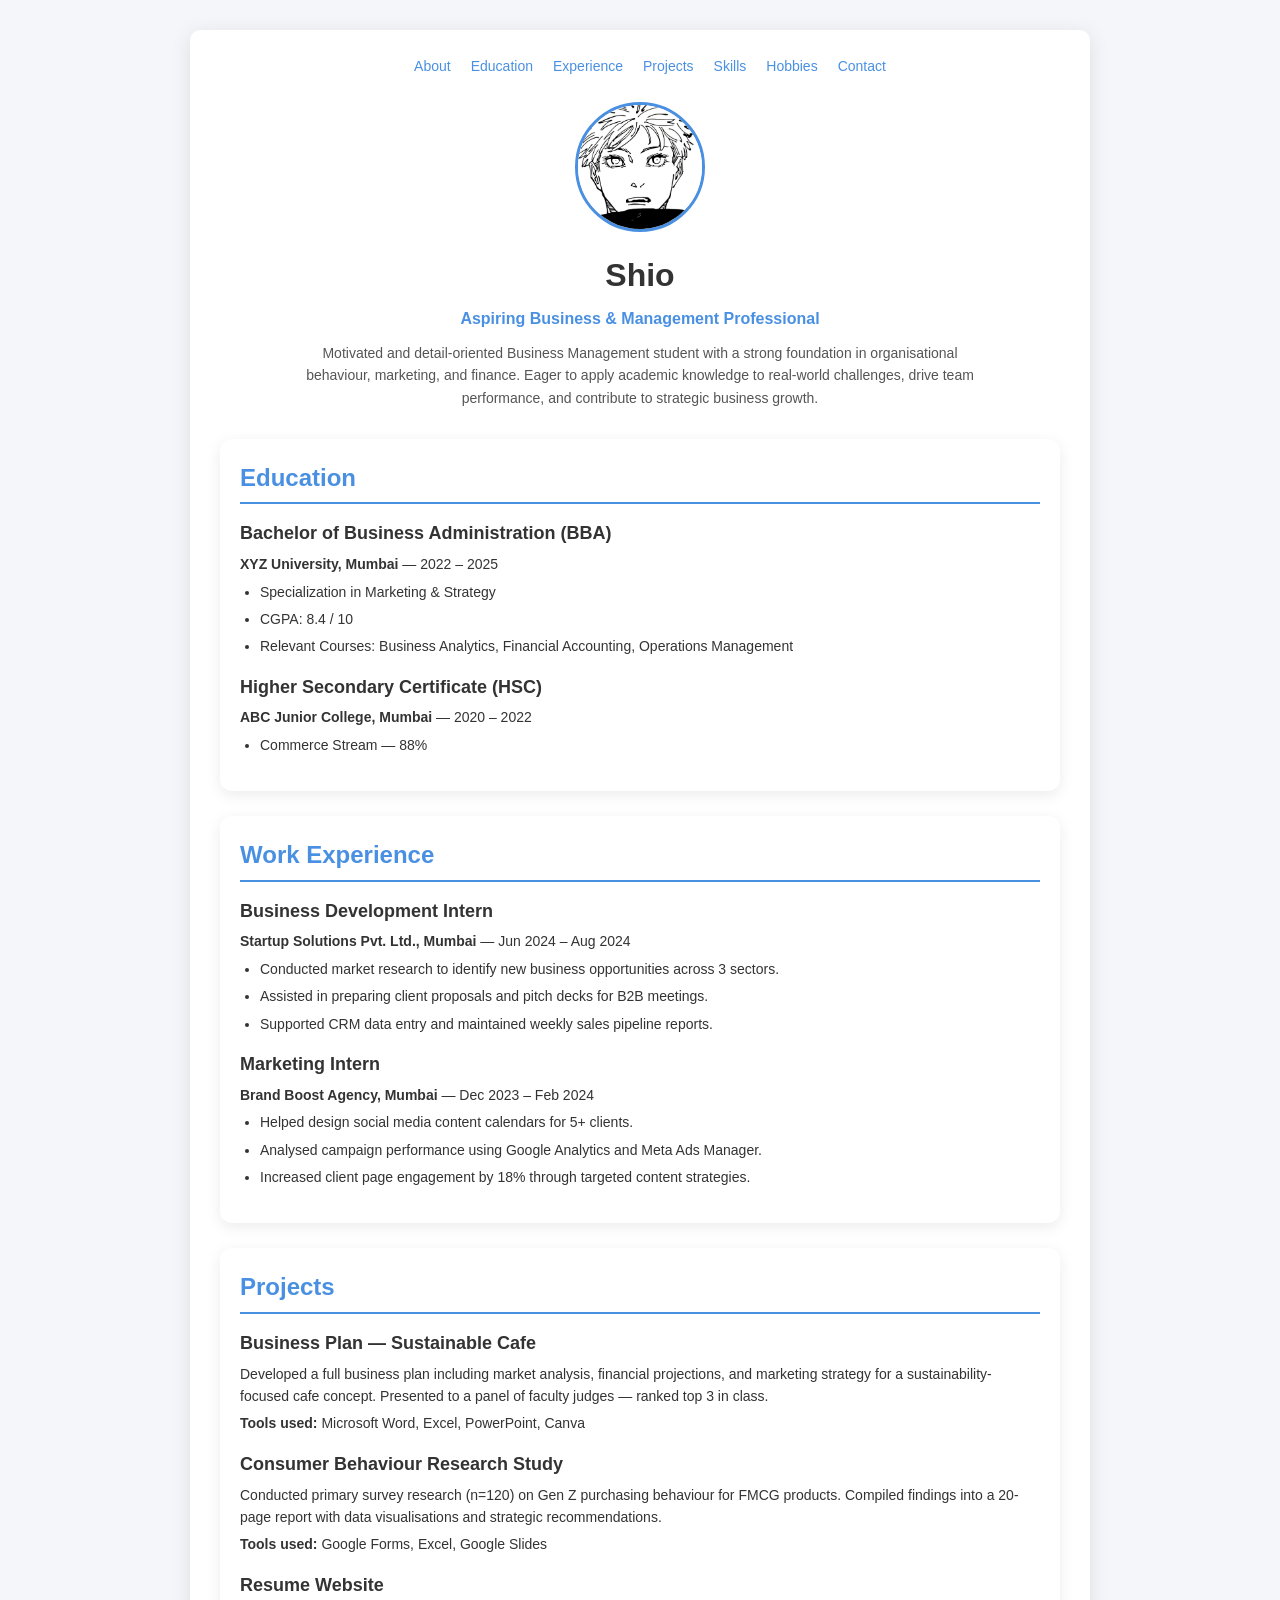
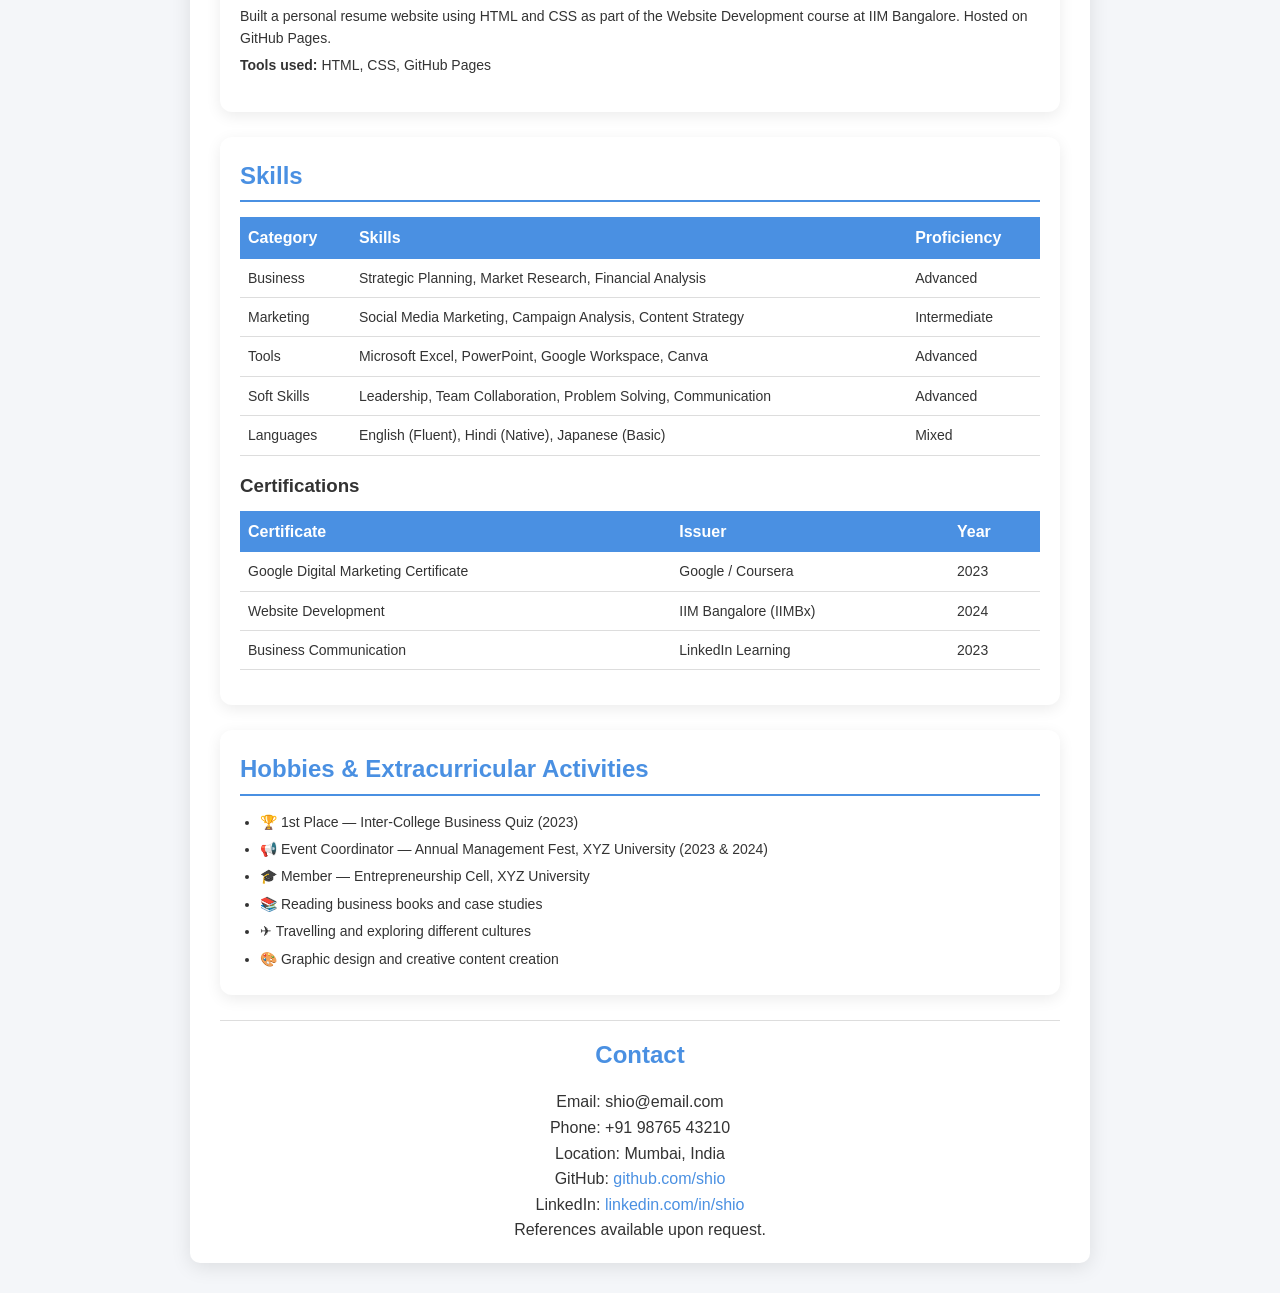
==== commit cbc4e22f: "Update index.html" ====
--- a/index.html
+++ b/index.html
@@ -26,7 +26,7 @@
 
     <!-- HEADER -->
     <header id="about">
-      <img src="IMG_9618.jpg" alt="Photo of Shio" />
+      <img src="IMG_9618.jpeg" alt="Photo of Shio" />
       <h1>Shio</h1>
       <p class="tagline">Aspiring Business &amp; Management Professional</p>
       <p class="summary">
--- a/style.css
+++ b/style.css
@@ -1,363 +1,187 @@
-/* =============================================
-   SHIO — RESUME WEBSITE
-   Theme: Light & Minimal — Paper Card
-   Font: Times New Roman
-   ============================================= */
-
-/* ── CSS VARIABLES ── */
-:root {
-  --bg:          #ddd9d0;
-  --surface:     #ffffff;
-  --border:      #c8c4bc;
-  --text:        #1a1a18;
-  --text-muted:  #6b6860;
-  --accent:      #2c2c2a;
-  --accent-line: #c8b89a;
-  --nav-bg:      #1a1a18;
-  --nav-text:    #f7f6f3;
-  --tag-bg:      #f5f3ef;
-  --shadow:      rgba(100, 95, 85, 0.18);
+/* RESET */
+* {
+  margin: 0;
+  padding: 0;
+  box-sizing: border-box;
 }
 
-/* ── RESET & BASE ── */
-*, *::before, *::after {
-  box-sizing: border-box;
-  margin: 0;
-  padding: 0;
-}
-
+/* SMOOTH SCROLL */
 html {
   scroll-behavior: smooth;
 }
 
+/* BODY */
 body {
-  font-family: 'Times New Roman', Times, serif;
-  font-weight: 400;
-  background-color: var(--bg);
-  color: var(--text);
-  font-size: 16px;
-  line-height: 1.75;
+  font-family: 'Segoe UI', Arial, sans-serif;
+  background: #f4f6f9;
+  line-height: 1.6;
+  color: #333;
 }
 
-/* ── PAPER CARD WRAPPER ── */
+/* PAPER CONTAINER */
 #paper {
-  background-color: var(--surface);
-  max-width: 860px;
-  margin: 2.5rem auto;
-  border: 1px solid var(--border);
-  border-radius: 2px;
-  box-shadow:
-    6px 6px 0px rgba(100, 95, 85, 0.12),
-    12px 12px 28px var(--shadow);
-  overflow: hidden;
+  max-width: 900px;
+  margin: 30px auto;
+  background: #ffffff;
+  padding: 20px 30px;
+  border-radius: 10px;
+  box-shadow: 0 4px 20px rgba(0,0,0,0.1);
 }
 
-/* ── NAVIGATION ── */
+/* NAVBAR */
 nav {
+  margin-bottom: 20px;
   position: sticky;
   top: 0;
-  z-index: 100;
-  background-color: var(--nav-bg);
-  padding: 0 2rem;
+  background: white;
+  z-index: 1000;
 }
 
 nav ul {
+  display: flex;
+  justify-content: center;
   list-style: none;
-  display: flex;
+  gap: 20px;
   flex-wrap: wrap;
-  gap: 0;
-  max-width: 900px;
+}
+
+nav a {
+  text-decoration: none;
+  color: #4a90e2;
+  font-weight: 500;
+  transition: 0.3s;
+}
+
+nav a:hover {
+  color: #000;
+  transform: scale(1.1);
+}
+
+/* HEADER */
+header {
+  text-align: center;
+  margin-bottom: 30px;
+}
+
+header img {
+  width: 130px;
+  height: 130px;
+  object-fit: cover;
+  border-radius: 50%;
+  margin-bottom: 10px;
+  border: 3px solid #4a90e2;
+}
+
+h1 {
+  font-size: 32px;
+  margin-bottom: 5px;
+}
+
+.tagline {
+  color: #4a90e2;
+  font-weight: 600;
+  margin-bottom: 10px;
+}
+
+.summary {
+  font-size: 14px;
+  color: #555;
+  max-width: 700px;
   margin: 0 auto;
 }
 
-nav ul li a {
-  display: block;
-  padding: 1rem 1.1rem;
-  color: var(--nav-text);
-  text-decoration: none;
-  font-size: 0.78rem;
-  font-weight: 400;
-  letter-spacing: 0.12em;
-  text-transform: uppercase;
-  opacity: 0.7;
-  transition: opacity 0.2s ease;
+/* SECTIONS (CARD STYLE) */
+section {
+  margin-bottom: 25px;
+  padding: 20px;
+  background: white;
+  border-radius: 12px;
+  box-shadow: 0 4px 15px rgba(0,0,0,0.08);
+  transition: 0.3s;
 }
 
-nav ul li a:hover {
-  opacity: 1;
+section:hover {
+  transform: translateY(-5px);
+  box-shadow: 0 8px 25px rgba(0,0,0,0.15);
 }
 
-/* ── HEADER ── */
-header {
-  background-color: var(--surface);
-  border-bottom: 1px solid var(--border);
-  padding: 4rem 2rem 3rem;
-  text-align: center;
+h2 {
+  border-bottom: 2px solid #4a90e2;
+  padding-bottom: 5px;
+  margin-bottom: 15px;
+  color: #4a90e2;
 }
 
-header img {
-  width: 120px;
-  height: 120px;
-  border-radius: 50%;
-  object-fit: cover;
-  border: 2px solid var(--accent);
-  outline: 4px solid var(--accent-line);
-  outline-offset: 3px;
-  margin-bottom: 1.5rem;
-  display: block;
-  margin-left: auto;
-  margin-right: auto;
-}
-
-header h1 {
-  font-family: 'Times New Roman', Times, serif;
-  font-size: 3rem;
-  font-weight: 700;
-  letter-spacing: 0.04em;
-  color: var(--text);
-  margin-bottom: 0.4rem;
-}
-
-header .tagline {
-  font-size: 0.9rem;
-  letter-spacing: 0.14em;
-  text-transform: uppercase;
-  color: var(--text-muted);
-  margin-bottom: 1.5rem;
-}
-
-header .summary {
-  max-width: 560px;
-  margin: 0 auto;
-  font-size: 0.97rem;
-  color: var(--text-muted);
-  line-height: 1.8;
-}
-
-/* ── MAIN LAYOUT ── */
-main {
-  max-width: 800px;
-  margin: 0 auto;
-  padding: 0 2rem 4rem;
-}
-
-/* ── SECTIONS ── */
-section {
-  padding: 3rem 0 2rem;
-  border-bottom: 1px solid var(--border);
-}
-
-section:last-of-type {
-  border-bottom: none;
-}
-
-section h2 {
-  font-family: 'Times New Roman', Times, serif;
-  font-size: 1.4rem;
-  font-weight: 700;
-  color: var(--text);
-  margin-bottom: 2rem;
-  padding-bottom: 0.5rem;
-  border-bottom: 2px solid var(--accent-line);
-  display: inline-block;
-  letter-spacing: 0.05em;
-  text-transform: uppercase;
-}
-
-section h3 {
-  font-size: 0.7rem;
-  font-weight: 500;
-  letter-spacing: 0.14em;
-  text-transform: uppercase;
-  color: var(--text-muted);
-  margin: 2rem 0 0.8rem;
-}
-
-/* ── ARTICLES (experience, education, projects) ── */
 article {
-  margin-bottom: 2rem;
-  padding: 1.6rem 1.8rem;
-  background-color: var(--surface);
-  border: 1px solid var(--border);
-  border-radius: 4px;
-  transition: border-color 0.2s ease;
-}
-
-article:hover {
-  border-color: var(--accent-line);
+  margin-bottom: 15px;
 }
 
 article h3 {
-  font-family: 'Times New Roman', Times, serif;
-  font-size: 1.1rem;
-  font-weight: 700;
-  color: var(--text);
-  letter-spacing: 0;
-  text-transform: none;
-  margin-bottom: 0.3rem;
+  font-size: 18px;
+  margin-bottom: 5px;
 }
 
 article p {
-  font-size: 0.88rem;
-  color: var(--text-muted);
-  margin-bottom: 0.8rem;
+  font-size: 14px;
+  margin-bottom: 5px;
 }
 
-article p strong {
-  color: var(--text);
-  font-weight: 500;
+ul {
+  padding-left: 20px;
+  margin-top: 5px;
 }
 
-article ul {
-  padding-left: 1.2rem;
+ul li {
+  font-size: 14px;
+  margin-bottom: 5px;
 }
 
-article ul li {
-  font-size: 0.92rem;
-  color: var(--text);
-  margin-bottom: 0.3rem;
+/* GRID SKILLS */
+#skills ul {
+  display: grid;
+  grid-template-columns: repeat(2, 1fr);
+  gap: 10px;
 }
 
-/* ── TABLES ── */
+/* TABLES */
 table {
   width: 100%;
   border-collapse: collapse;
-  margin-bottom: 2rem;
-  font-size: 0.9rem;
-  background-color: var(--surface);
-  border: 1px solid var(--border);
-  border-radius: 4px;
-  overflow: hidden;
+  margin-top: 10px;
+  margin-bottom: 15px;
 }
 
-thead tr {
-  background-color: var(--accent);
-  color: var(--nav-text);
+th {
+  background: #4a90e2;
+  color: white;
+  padding: 8px;
+  text-align: left;
 }
 
-thead th {
-  padding: 0.8rem 1.2rem;
-  text-align: left;
-  font-weight: 500;
-  font-size: 0.78rem;
-  letter-spacing: 0.1em;
-  text-transform: uppercase;
+td {
+  padding: 8px;
+  border-bottom: 1px solid #ddd;
+  font-size: 14px;
 }
 
-tbody tr {
-  border-bottom: 1px solid var(--border);
-  transition: background-color 0.15s ease;
-}
-
-tbody tr:last-child {
-  border-bottom: none;
-}
-
-tbody tr:hover {
-  background-color: var(--tag-bg);
-}
-
-tbody td {
-  padding: 0.85rem 1.2rem;
-  color: var(--text);
-  vertical-align: top;
-}
-
-tbody td:first-child {
-  font-weight: 500;
-  color: var(--text-muted);
-  white-space: nowrap;
-}
-
-/* ── HOBBIES LIST ── */
-#hobbies ul {
-  list-style: none;
-  padding: 0;
-  display: grid;
-  grid-template-columns: repeat(auto-fill, minmax(260px, 1fr));
-  gap: 0.8rem;
-}
-
-#hobbies ul li {
-  background-color: var(--surface);
-  border: 1px solid var(--border);
-  border-radius: 4px;
-  padding: 0.75rem 1rem;
-  font-size: 0.92rem;
-  transition: border-color 0.2s ease;
-}
-
-#hobbies ul li:hover {
-  border-color: var(--accent-line);
-}
-
-/* ── FOOTER ── */
+/* FOOTER */
 footer {
-  background-color: var(--nav-bg);
-  color: var(--nav-text);
   text-align: center;
-  padding: 3rem 2rem;
+  margin-top: 20px;
+  padding-top: 15px;
+  border-top: 1px solid #ddd;
 }
 
 footer h2 {
-  font-family: 'Times New Roman', Times, serif;
-  font-size: 1.4rem;
-  font-weight: 700;
-  margin-bottom: 1.2rem;
-  color: var(--nav-text);
-}
-
-footer p {
-  font-size: 0.9rem;
-  opacity: 0.7;
-  margin-bottom: 0.4rem;
+  border: none;
+  margin-bottom: 10px;
 }
 
 footer a {
-  color: var(--accent-line);
+  color: #4a90e2;
   text-decoration: none;
 }
 
 footer a:hover {
   text-decoration: underline;
 }
-
-/* ── FADE-IN ANIMATION ── */
-@keyframes fadeUp {
-  from {
-    opacity: 0;
-    transform: translateY(16px);
-  }
-  to {
-    opacity: 1;
-    transform: translateY(0);
-  }
-}
-
-header {
-  animation: fadeUp 0.6s ease both;
-}
-
-section {
-  animation: fadeUp 0.5s ease both;
-}
-
-/* ── RESPONSIVE ── */
-@media (max-width: 600px) {
-  header h1 {
-    font-size: 2.2rem;
-  }
-
-  nav ul li a {
-    padding: 0.8rem 0.7rem;
-    font-size: 0.72rem;
-  }
-
-  article {
-    padding: 1.2rem;
-  }
-
-  #hobbies ul {
-    grid-template-columns: 1fr;
-  }
-}
